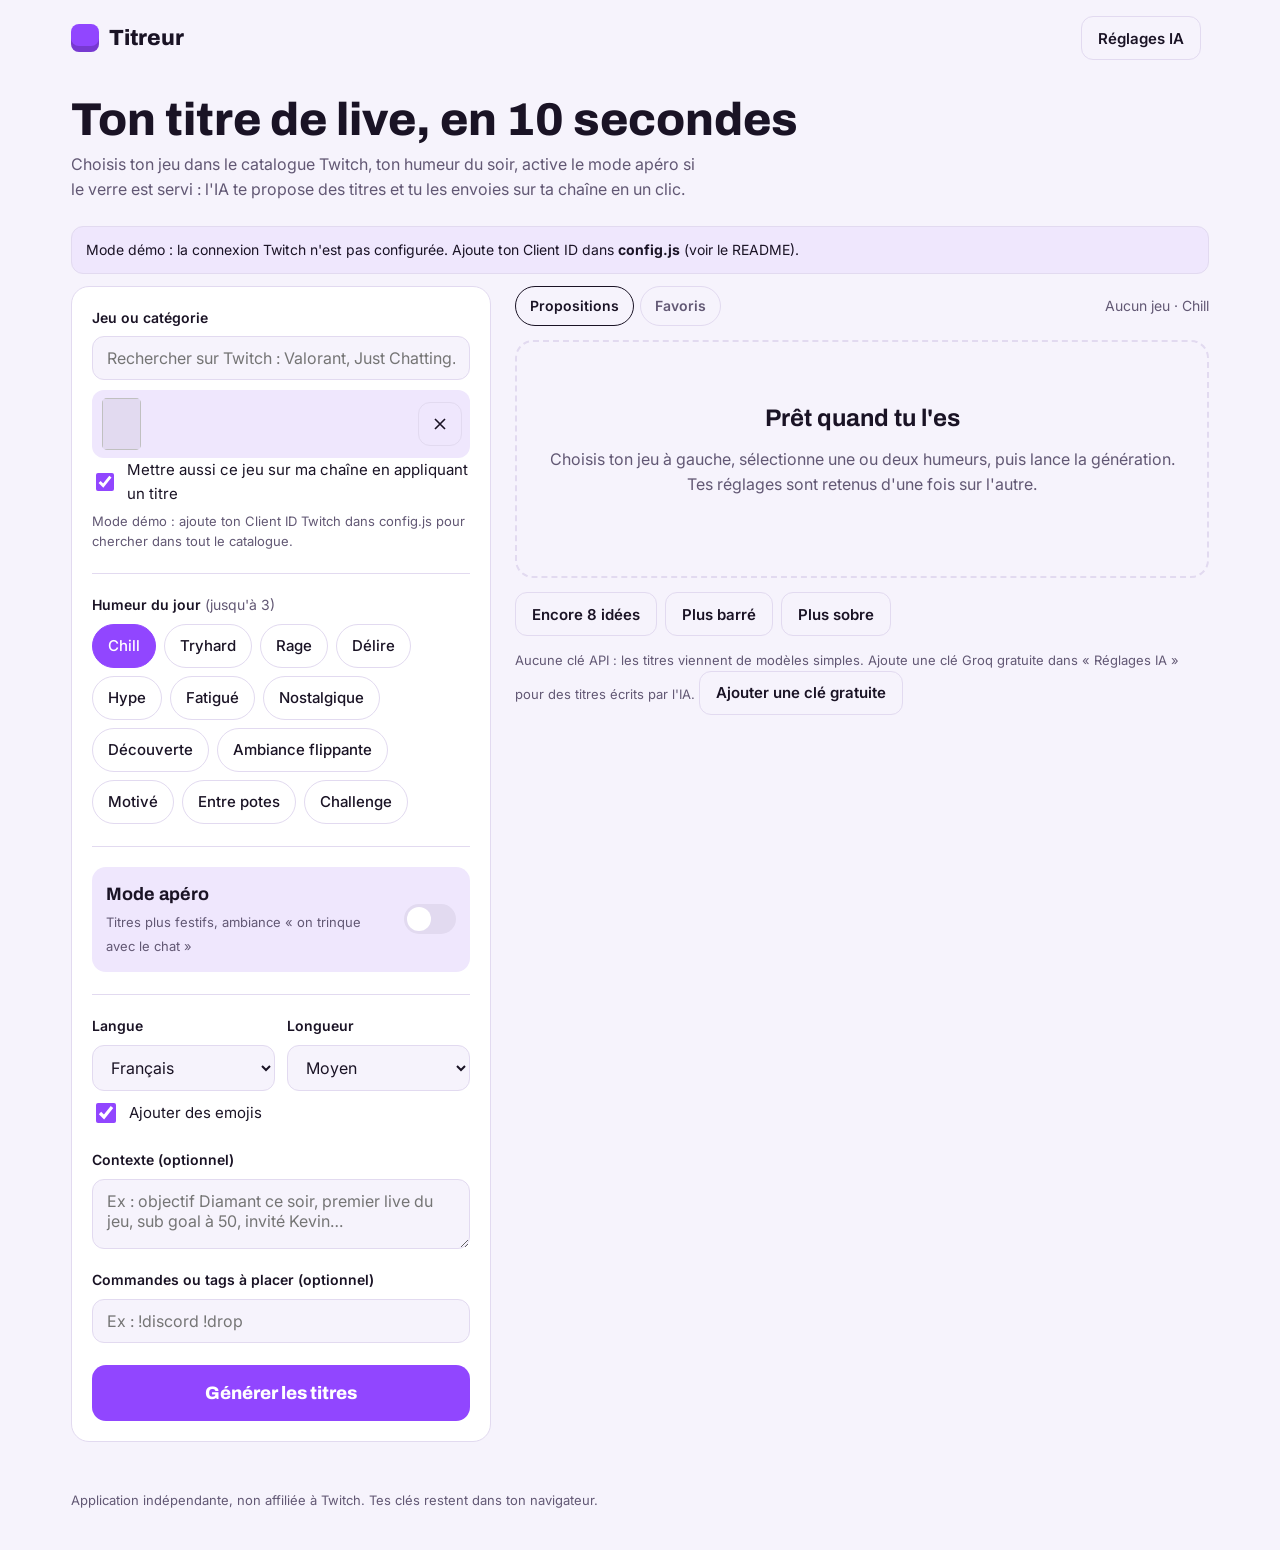
==== index.html @ 69cf9359 "ajout fichier claude" ====
<!DOCTYPE html>
<html lang="fr">
<head>
<meta charset="utf-8">
<meta name="viewport" content="width=device-width, initial-scale=1">
<title>Générateur de titres de stream</title>
<meta name="description" content="Choisis ton jeu Twitch, ton humeur ou le mode apéro : l'IA te propose des titres de live et les applique à ta chaîne.">
<link rel="icon" href="data:image/svg+xml,%3Csvg xmlns='http://www.w3.org/2000/svg' viewBox='0 0 32 32'%3E%3Crect width='32' height='32' rx='8' fill='%239146ff'/%3E%3Cpath d='M9 10h14M9 16h10M9 22h6' stroke='white' stroke-width='3' stroke-linecap='round'/%3E%3C/svg%3E">
<link rel="preconnect" href="https://fonts.googleapis.com">
<link rel="preconnect" href="https://fonts.gstatic.com" crossorigin>
<link href="https://fonts.googleapis.com/css2?family=Archivo:wght@500;800&family=Inter:wght@400;500;600&display=swap" rel="stylesheet">
<link rel="stylesheet" href="style.css">
</head>
<body>
<div class="wrap">
  <nav class="top">
    <span class="brand">Titreur</span>
    <div class="top-r">
      <button class="sec" id="openSettings" type="button" aria-haspopup="dialog">Réglages IA</button>
      <div id="account"></div>
    </div>
  </nav>

  <header>
    <h1>Ton titre de live, en 10 secondes</h1>
    <p>Choisis ton jeu dans le catalogue Twitch, ton humeur du soir, active le mode apéro si le verre est servi : l'IA te propose des titres et tu les envoies sur ta chaîne en un clic.</p>
  </header>

  <div id="banner"></div>

  <div class="grid">
    <form class="card ctl" id="f" autocomplete="off">
      <section>
        <label class="l" for="q">Jeu ou catégorie</label>
        <div class="combo">
          <input type="text" id="q" role="combobox" aria-expanded="false" aria-controls="lst" aria-autocomplete="list" placeholder="Rechercher sur Twitch : Valorant, Just Chatting…">
          <div class="list" id="lst" role="listbox"></div>
        </div>
        <div class="picked" id="picked" hidden>
          <img id="pickedImg" alt="" width="39" height="52">
          <span><b id="pickedName"></b><small id="pickedSrc"></small></span>
          <button type="button" class="ib" id="unpick" aria-label="Retirer le jeu"><svg viewBox="0 0 24 24" fill="none" stroke="currentColor" stroke-width="2"><path d="M6 6l12 12M18 6L6 18"/></svg></button>
        </div>
        <label class="chk" id="setGameWrap" hidden><input type="checkbox" id="setGame" checked> Mettre aussi ce jeu sur ma chaîne en appliquant un titre</label>
        <p class="hint" id="searchHint"></p>
      </section>

      <section>
        <span class="l" id="moodL">Humeur du jour <span class="mute">(jusqu'à 3)</span></span>
        <div class="chips" id="moods" role="group" aria-labelledby="moodL"></div>
      </section>

      <section>
        <div class="apero-box" id="aperoBox">
          <label class="sw" for="apero"><span><b>Mode apéro</b><br><span class="hint flat">Titres plus festifs, ambiance « on trinque avec le chat »</span></span><input type="checkbox" class="tog" id="apero"></label>
          <div class="lvl">
            <label class="l flat" for="lvl">Niveau : <span class="lvl-name" id="lvlName"></span></label>
            <input type="range" id="lvl" min="1" max="4" value="2">
          </div>
        </div>
      </section>

      <section>
        <div class="row2">
          <div><label class="l" for="lang">Langue</label><select id="lang"><option value="fr">Français</option><option value="en">Anglais</option><option value="mix">Franglais</option></select></div>
          <div><label class="l" for="len">Longueur</label><select id="len"><option value="court">Court et percutant</option><option value="moyen" selected>Moyen</option><option value="long">Long (jusqu'à 140)</option></select></div>
        </div>
        <label class="chk"><input type="checkbox" id="emo" checked> Ajouter des emojis</label>
        <label class="l gap" for="ctx">Contexte (optionnel)</label>
        <textarea id="ctx" maxlength="400" placeholder="Ex : objectif Diamant ce soir, premier live du jeu, sub goal à 50, invité Kevin…"></textarea>
        <label class="l gap" for="cmd">Commandes ou tags à placer (optionnel)</label>
        <input type="text" id="cmd" maxlength="80" placeholder="Ex : !discord !drop">
      </section>

      <button class="go" id="go" type="submit">Générer les titres</button>
    </form>

    <div>
      <div class="now card" id="now" hidden>
        <span class="l flat">Titre actuel de ta chaîne</span>
        <p id="nowTitle"></p>
        <small id="nowGame"></small>
      </div>
      <div class="out-head">
        <div class="tabs" role="tablist">
          <button class="tab" role="tab" aria-selected="true" id="tabNew" type="button">Propositions</button>
          <button class="tab" role="tab" aria-selected="false" id="tabFav" type="button">Favoris <span id="favN"></span></button>
        </div>
        <span class="ctx" id="ctxLine"></span>
      </div>
      <div id="errBox"></div>
      <div class="titles" id="out"></div>
      <div class="more" id="more" hidden>
        <button class="sec" id="again" type="button">Encore 8 idées</button>
        <button class="sec" id="crazy" type="button">Plus barré</button>
        <button class="sec" id="sober" type="button">Plus sobre</button>
      </div>
      <p class="note" id="engine"></p>
    </div>
  </div>

  <footer>Application indépendante, non affiliée à Twitch. Tes clés restent dans ton navigateur.</footer>
</div>

<dialog id="settings">
  <form method="dialog" id="setForm">
    <h2>Réglages de l'IA</h2>
    <p class="hint">Ta clé est gardée uniquement dans ce navigateur et envoyée seulement au fournisseur choisi.</p>
    <label class="l gap" for="provider">Fournisseur</label>
    <select id="provider">
      <option value="groq">Groq (gratuit)</option>
      <option value="claude">Claude d'Anthropic (payant à l'usage)</option>
    </select>
    <label class="l gap" for="key" id="keyL">Clé API</label>
    <input type="password" id="key" autocomplete="off" spellcheck="false">
    <p class="hint" id="keyHint"></p>
    <label class="l gap" for="model">Modèle</label>
    <select id="model"></select>
    <div class="dlg-acts">
      <button class="sec" type="button" id="forgetKey">Effacer la clé</button>
      <button class="go small" value="save" id="saveSet">Enregistrer</button>
    </div>
  </form>
</dialog>

<div class="toast" id="toast" role="status" aria-live="polite"></div>

<script src="config.js"></script>
<script src="app.js"></script>
</body>
</html>
---- style.css ----
/* VOICE: complice, nerveux, un pote qui te souffle le titre parfait avant de lancer le live
   IDEA: la régie d'un streamer : on règle le jeu et l'ambiance, l'écran de droite crache les titres
   PICTURE: la colonne de titres générés, chaque titre comme une carte avec son compteur 140 et son bouton « Appliquer »
   COLOUR and TYPE: nuit violette #0e0b16, violet #9146ff, menthe #3ee6b0 ; mode apéro en orange spritz #ff7a2f ; Archivo 800 + Inter
   LAYOUT: régie à gauche, titres à droite ; empilé sous 900px */
:root{color-scheme:light dark;--bg:#0e0b16;--panel:#17121f;--line:#2a2236;--ink:#f1ecf8;--mute:#a99cbb;--acc:#9146ff;--acc-ink:#fff;--mint:#3ee6b0;--soft:#231a33;--bad:#ff5a5f}
@media(prefers-color-scheme:light){:root{--bg:#f6f3fc;--panel:#fff;--line:#e2daf0;--ink:#1a1325;--mute:#625874;--mint:#0f8f68;--soft:#efe7fd;--bad:#d4353b}}
body.apero{--acc:#ff7a2f;--soft:#2e1d12}
@media(prefers-color-scheme:light){body.apero{--soft:#ffeedf}}
*{box-sizing:border-box;min-width:0}
body{margin:0;background:var(--bg);color:var(--ink);font:16px/1.55 Inter,system-ui,sans-serif;overflow-x:clip;transition:background .3s}
a{color:var(--acc)}
h1,h2,h3{font-family:Archivo,Inter,sans-serif;margin:0;line-height:1.05;text-wrap:balance}
h1{font-size:clamp(30px,4.4vw,46px);font-weight:800}
h2{font-size:22px;font-weight:800}
.mute{color:var(--mute);font-weight:400}
.wrap{max-width:1240px;margin:0 auto;padding:16px max(4vw,16px) 40px}
.top{display:flex;align-items:center;justify-content:space-between;gap:12px;flex-wrap:wrap;margin-bottom:clamp(18px,3vw,36px)}
.brand{font:800 22px Archivo,sans-serif;display:flex;align-items:center;gap:10px}
.brand::before{content:"";width:28px;height:28px;border-radius:8px;background:var(--acc);box-shadow:inset 0 -6px 0 rgb(0 0 0/.18)}
.top-r{display:flex;align-items:center;gap:8px;flex-wrap:wrap}
#account{display:flex;align-items:center;gap:8px}
.who{display:flex;align-items:center;gap:8px;font-weight:600;font-size:15px}
.who img{width:36px;height:36px;border-radius:50%;object-fit:cover;background:var(--soft)}
.twitch{display:inline-flex;align-items:center;gap:8px;font:600 15px Inter,sans-serif;background:#9146ff;color:#fff;border:0;border-radius:12px;padding:10px 16px;min-height:44px;cursor:pointer;text-decoration:none}
header{margin-bottom:24px}
header p{margin:8px 0 0;color:var(--mute);max-width:64ch}
.grid{display:grid;grid-template-columns:minmax(0,420px) minmax(0,1fr);gap:24px;align-items:start}
@media(max-width:900px){.grid{grid-template-columns:minmax(0,1fr)}}
.card{background:var(--panel);border:1px solid var(--line);border-radius:18px;padding:20px}
.ctl>section+section{margin-top:22px;padding-top:20px;border-top:1px solid var(--line)}
.l{display:block;font-weight:600;font-size:14px;margin-bottom:8px}
.l.flat,.hint.flat{margin:0}.l.gap{margin-top:14px}
.hint{font-size:13px;color:var(--mute);margin:6px 0 0}
input[type=text],input[type=password],textarea,select{width:100%;font:16px Inter,sans-serif;color:var(--ink);background:var(--bg);border:1px solid var(--line);border-radius:12px;padding:11px 14px;min-height:44px}
textarea{resize:vertical;min-height:70px}
:focus-visible{outline:3px solid var(--acc);outline-offset:2px}
.combo{position:relative}
.list{position:absolute;z-index:5;left:0;right:0;top:calc(100% + 6px);background:var(--panel);border:1px solid var(--line);border-radius:12px;max-height:340px;overflow:auto;box-shadow:0 18px 40px rgb(0 0 0/.3);padding:6px;display:none}
.list.on{display:block}
.opt{display:flex;align-items:center;gap:12px;padding:8px 10px;border-radius:9px;cursor:pointer;font-size:15px}
.opt img,.opt .ph{width:30px;height:40px;border-radius:4px;flex:none;object-fit:cover;background:var(--soft)}
.opt span{flex:1}
.opt small{color:var(--mute);white-space:nowrap}
.opt[aria-selected=true],.opt:hover{background:var(--soft)}
.opt.info{cursor:default;color:var(--mute)}.opt.info:hover{background:none}
.picked{display:flex;align-items:center;gap:12px;margin-top:10px;padding:8px 8px 8px 10px;border-radius:12px;background:var(--soft)}
.picked img{border-radius:5px;object-fit:cover;background:var(--line);flex:none}
.picked span{flex:1;display:flex;flex-direction:column}
.picked small{color:var(--mute);font-size:13px}
.chips{display:flex;flex-wrap:wrap;gap:8px}
.chip{font:500 15px Inter,sans-serif;color:var(--ink);background:transparent;border:1px solid var(--line);border-radius:999px;padding:9px 15px;min-height:44px;cursor:pointer}
.chip[aria-pressed=true]{background:var(--acc);border-color:var(--acc);color:var(--acc-ink)}
.apero-box{position:relative;overflow:hidden;border-radius:14px;padding:14px;background:var(--soft)}
.sw{display:flex;align-items:center;justify-content:space-between;gap:12px;cursor:pointer}
.sw b{font-family:Archivo,sans-serif;font-size:18px}
.tog{appearance:none;width:52px;height:30px;border-radius:99px;background:var(--line);position:relative;cursor:pointer;flex:none;margin:0;transition:background .2s}
.tog::after{content:"";position:absolute;top:3px;left:3px;width:24px;height:24px;border-radius:50%;background:#fff;transition:transform .2s}
.tog:checked{background:var(--acc)}.tog:checked::after{transform:translateX(22px)}
.lvl{display:none;margin-top:12px}
body.apero .lvl{display:block}
input[type=range]{width:100%;accent-color:var(--acc);height:44px}
.lvl-name{font-weight:600;color:var(--acc)}
.bub{position:absolute;bottom:-12px;border-radius:50%;background:var(--acc);opacity:0;pointer-events:none}
body.apero .bub{animation:up 3.2s linear infinite}
@keyframes up{0%{transform:translateY(0);opacity:0}15%{opacity:.5}100%{transform:translateY(-140px);opacity:0}}
.row2{display:grid;grid-template-columns:minmax(0,1fr) minmax(0,1fr);gap:12px}
.chk{display:flex;align-items:center;gap:10px;font-size:15px;min-height:44px;cursor:pointer}
.chk input{width:20px;height:20px;accent-color:var(--acc)}
.go{width:100%;margin-top:22px;font:800 18px Archivo,sans-serif;background:var(--acc);color:var(--acc-ink);border:0;border-radius:14px;padding:16px;min-height:56px;cursor:pointer;transition:transform .1s}
.go.small{width:auto;margin:0;font-size:16px;padding:12px 20px;min-height:48px}
.go:active{transform:scale(.98)}.go:disabled{opacity:.55;cursor:wait}
.sec{font:600 15px Inter,sans-serif;color:var(--ink);background:transparent;border:1px solid var(--line);border-radius:12px;padding:10px 16px;min-height:44px;cursor:pointer}
.now{margin-bottom:16px;padding:16px 18px}
.now p{margin:4px 0 2px;font:500 18px/1.35 Archivo,Inter,sans-serif;overflow-wrap:anywhere}
.now small{color:var(--mute)}
.out-head{display:flex;flex-wrap:wrap;align-items:center;justify-content:space-between;gap:10px;margin-bottom:14px}
.ctx{color:var(--mute);font-size:14px}
.tabs{display:flex;gap:6px}
.tab{font:600 14px Inter,sans-serif;color:var(--mute);background:transparent;border:1px solid var(--line);border-radius:999px;padding:8px 14px;min-height:40px;cursor:pointer}
.tab[aria-selected=true]{color:var(--ink);border-color:var(--ink)}
.titles{display:grid;gap:12px}
.t{display:grid;grid-template-columns:minmax(0,1fr) auto;gap:8px 14px;align-items:start;background:var(--panel);border:1px solid var(--line);border-radius:16px;padding:16px 16px 14px}
.t.new{animation:pop .35s ease both}
@keyframes pop{from{opacity:0;transform:translateY(6px)}}
.t .txt{font:500 clamp(17px,1.9vw,20px)/1.35 Archivo,Inter,sans-serif;overflow-wrap:anywhere;outline:none;border-radius:6px}
.t .txt:focus{background:var(--soft)}
.t .meta{grid-column:1;display:flex;flex-wrap:wrap;gap:6px 12px;font-size:13px;color:var(--mute)}
.t .n{white-space:nowrap}.t .n.over{color:var(--bad);font-weight:600}
.t .tag{color:var(--mint);font-weight:600}
.acts{grid-row:1/span 2;grid-column:2;display:flex;gap:6px;flex-wrap:wrap;justify-content:flex-end}
.ib{width:44px;height:44px;border-radius:12px;border:1px solid var(--line);background:transparent;color:var(--ink);cursor:pointer;display:grid;place-items:center;flex:none}
.ib svg{width:20px;height:20px}
.ib.on{background:var(--acc);border-color:var(--acc);color:var(--acc-ink)}
.ib.ok{border-color:var(--mint);color:var(--mint)}
.apply{font:600 14px Inter,sans-serif;height:44px;padding:0 14px;border-radius:12px;border:0;background:var(--acc);color:var(--acc-ink);cursor:pointer;white-space:nowrap}
.apply:disabled{opacity:.5;cursor:wait}
.empty{border:2px dashed var(--line);border-radius:18px;padding:clamp(28px,6vw,64px) 24px;text-align:center;color:var(--mute)}
.empty h3{font-size:24px;color:var(--ink);margin-bottom:8px}
.skel{height:76px;border-radius:16px;background:linear-gradient(90deg,var(--panel),var(--soft),var(--panel));background-size:200% 100%;animation:sk 1.2s infinite linear;border:1px solid var(--line)}
@keyframes sk{to{background-position:-200% 0}}
.note{font-size:13px;color:var(--mute);margin-top:14px}
.err,.info-b{border-radius:12px;padding:12px 14px;margin-bottom:12px;font-size:14px}
.err{background:color-mix(in srgb,var(--bad) 14%,transparent);border:1px solid color-mix(in srgb,var(--bad) 45%,transparent)}
.info-b{background:var(--soft);border:1px solid var(--line);display:flex;flex-wrap:wrap;align-items:center;justify-content:space-between;gap:10px}
.more{margin-top:14px;display:flex;flex-wrap:wrap;gap:8px}
dialog{border:1px solid var(--line);border-radius:20px;background:var(--panel);color:var(--ink);padding:24px;width:min(480px,calc(100vw - 32px))}
dialog::backdrop{background:rgb(0 0 0/.55)}
.dlg-acts{display:flex;justify-content:space-between;gap:10px;margin-top:20px;flex-wrap:wrap}
.toast{position:fixed;left:50%;bottom:24px;transform:translate(-50%,20px);background:var(--ink);color:var(--bg);font-weight:600;padding:12px 18px;border-radius:12px;opacity:0;pointer-events:none;transition:.25s;max-width:calc(100vw - 32px);z-index:20}
.toast.on{opacity:1;transform:translate(-50%,0)}
footer{margin-top:48px;font-size:13px;color:var(--mute)}
@media(max-width:600px){.row2{grid-template-columns:minmax(0,1fr)}.t{grid-template-columns:minmax(0,1fr)}.acts{grid-row:auto;grid-column:1;justify-content:flex-start}}
@media(prefers-reduced-motion:reduce){body.apero .bub,.t.new,.skel{animation:none}}
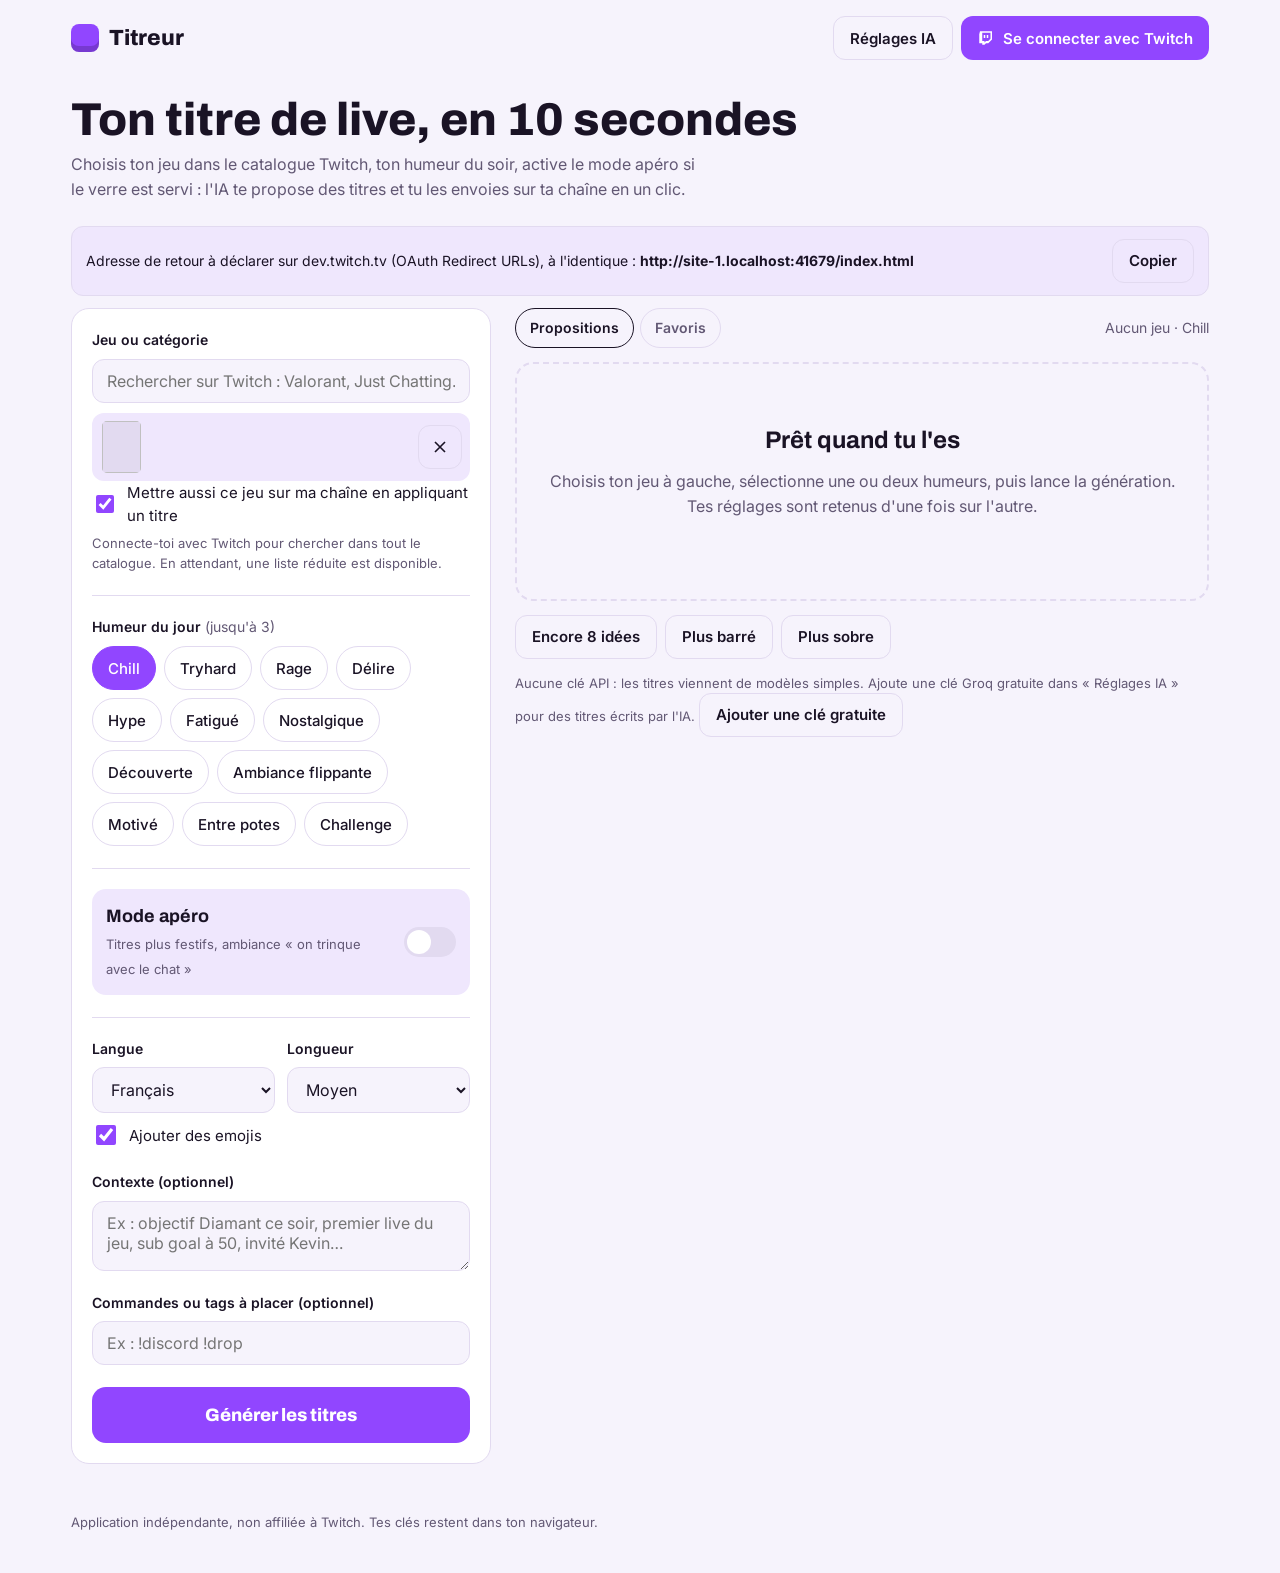
==== commit 09eadb01: "Add versioning to CSS and JS file links Updated links to stylesheets and scripts to include versioni" ====
--- a/index.html
+++ b/index.html
@@ -9,7 +9,7 @@
 <link rel="preconnect" href="https://fonts.googleapis.com">
 <link rel="preconnect" href="https://fonts.gstatic.com" crossorigin>
 <link href="https://fonts.googleapis.com/css2?family=Archivo:wght@500;800&family=Inter:wght@400;500;600&display=swap" rel="stylesheet">
-<link rel="stylesheet" href="style.css">
+<link rel="stylesheet" href="style.css?v=5">
 </head>
 <body>
 <div class="wrap">
@@ -99,7 +99,7 @@
     </div>
   </div>
 
-  <footer>Application indépendante, non affiliée à Twitch. Tes clés restent dans ton navigateur.</footer>
+  <footer>Application indépendante, non affiliée à Twitch. Tes clés restent dans ton navigateur. <span id="ver"></span></footer>
 </div>
 
 <dialog id="settings">
@@ -125,7 +125,7 @@
 
 <div class="toast" id="toast" role="status" aria-live="polite"></div>
 
-<script src="config.js"></script>
-<script src="app.js"></script>
+<script src="config.js?v=5"></script>
+<script src="app.js?v=5"></script>
 </body>
 </html>
--- a/style.css
+++ b/style.css
@@ -112,3 +112,4 @@
 footer{margin-top:48px;font-size:13px;color:var(--mute)}
 @media(max-width:600px){.row2{grid-template-columns:minmax(0,1fr)}.t{grid-template-columns:minmax(0,1fr)}.acts{grid-row:auto;grid-column:1;justify-content:flex-start}}
 @media(prefers-reduced-motion:reduce){body.apero .bub,.t.new,.skel{animation:none}}
+.err details{margin-top:8px}.err summary{cursor:pointer;font-weight:600}.raw{white-space:pre-wrap;overflow-wrap:anywhere;font-size:12px;max-height:220px;overflow:auto;background:var(--bg);padding:10px;border-radius:8px;margin:8px 0 0}
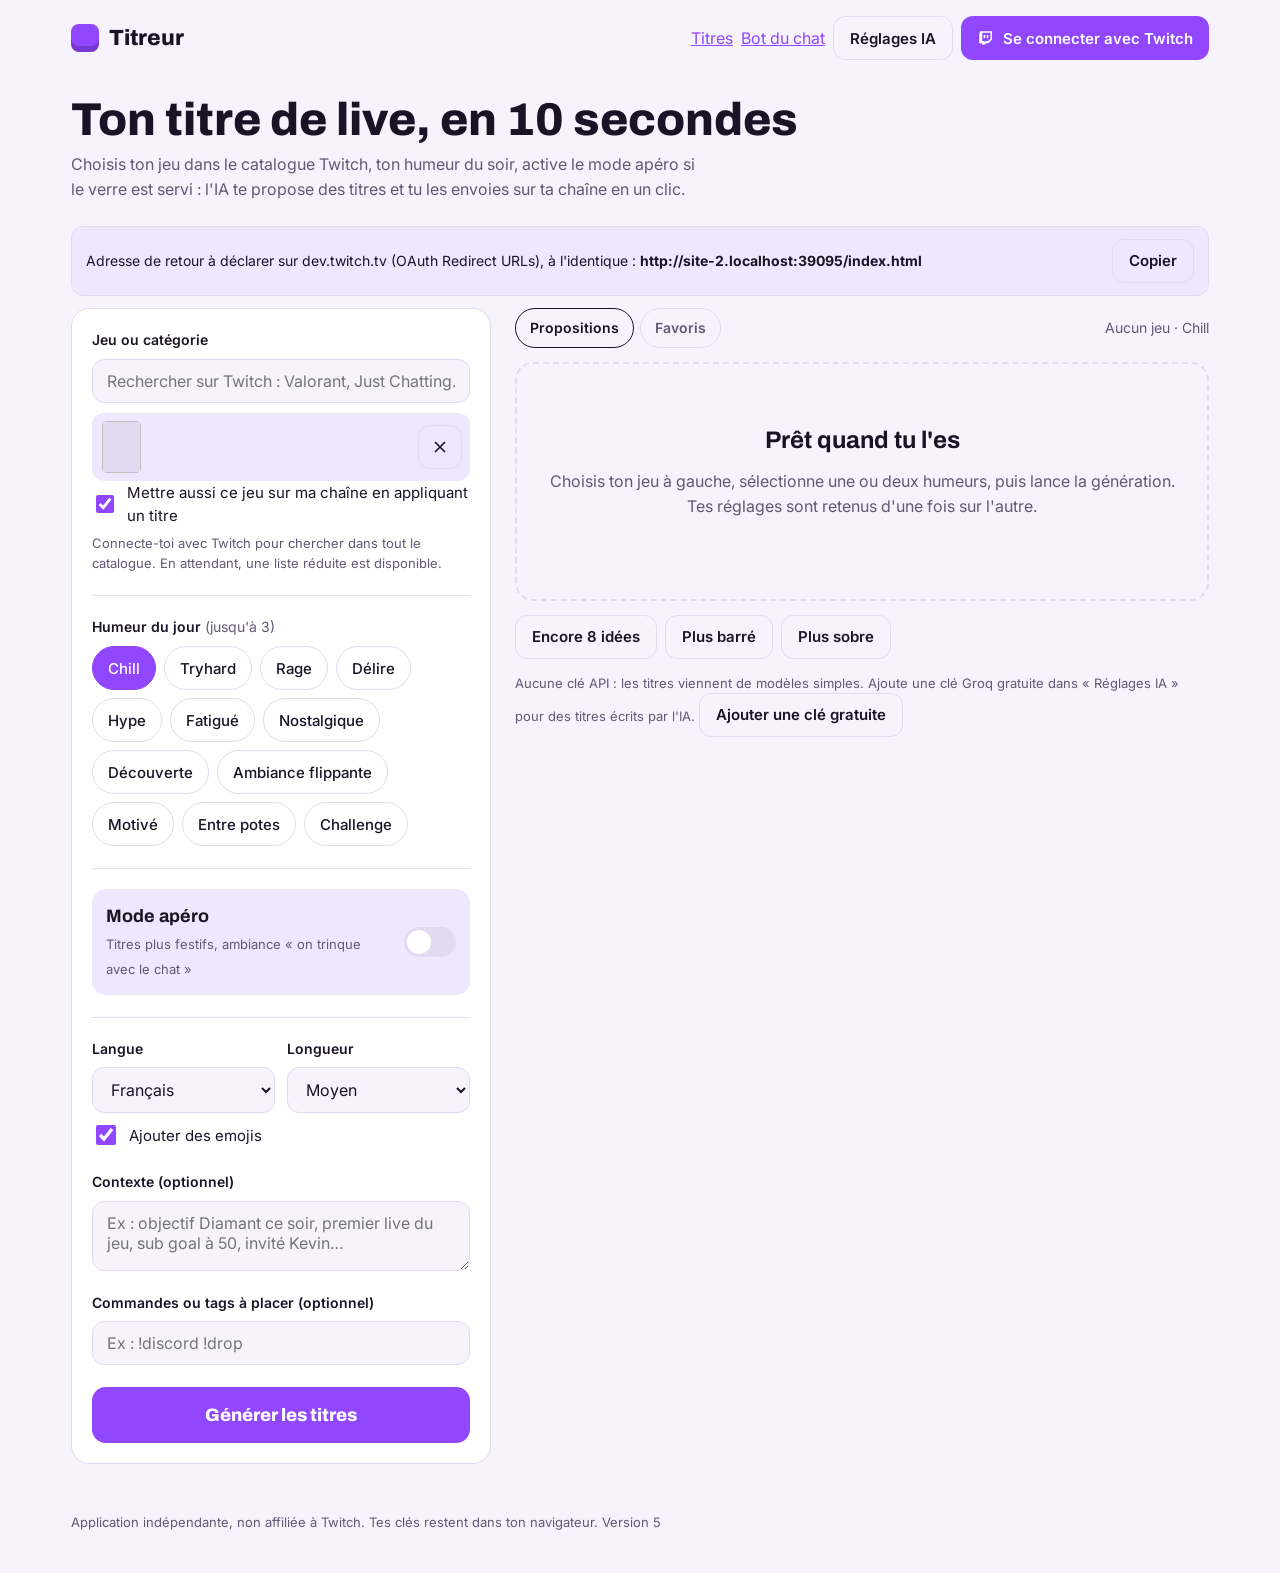
==== commit 09f225de: "Update stylesheet and script version numbers" ====
--- a/index.html
+++ b/index.html
@@ -9,13 +9,15 @@
 <link rel="preconnect" href="https://fonts.googleapis.com">
 <link rel="preconnect" href="https://fonts.gstatic.com" crossorigin>
 <link href="https://fonts.googleapis.com/css2?family=Archivo:wght@500;800&family=Inter:wght@400;500;600&display=swap" rel="stylesheet">
-<link rel="stylesheet" href="style.css?v=5">
+<link rel="stylesheet" href="style.css?v=7">
 </head>
 <body>
 <div class="wrap">
   <nav class="top">
     <span class="brand">Titreur</span>
     <div class="top-r">
+      <a class="navl on" href="./" aria-current="page">Titres</a>
+      <a class="navl" href="bot.html">Bot du chat</a>
       <button class="sec" id="openSettings" type="button" aria-haspopup="dialog">Réglages IA</button>
       <div id="account"></div>
     </div>
@@ -110,6 +112,7 @@
     <select id="provider">
       <option value="groq">Groq (gratuit)</option>
       <option value="claude">Claude d'Anthropic (payant à l'usage)</option>
+      <option value="local">IA locale sur ton PC (Ollama, LM Studio…)</option>
     </select>
     <label class="l gap" for="key" id="keyL">Clé API</label>
     <input type="password" id="key" autocomplete="off" spellcheck="false">
@@ -125,7 +128,7 @@
 
 <div class="toast" id="toast" role="status" aria-live="polite"></div>
 
-<script src="config.js?v=5"></script>
-<script src="app.js?v=5"></script>
+<script src="config.js?v=7"></script>
+<script src="app.js?v=7"></script>
 </body>
 </html>
